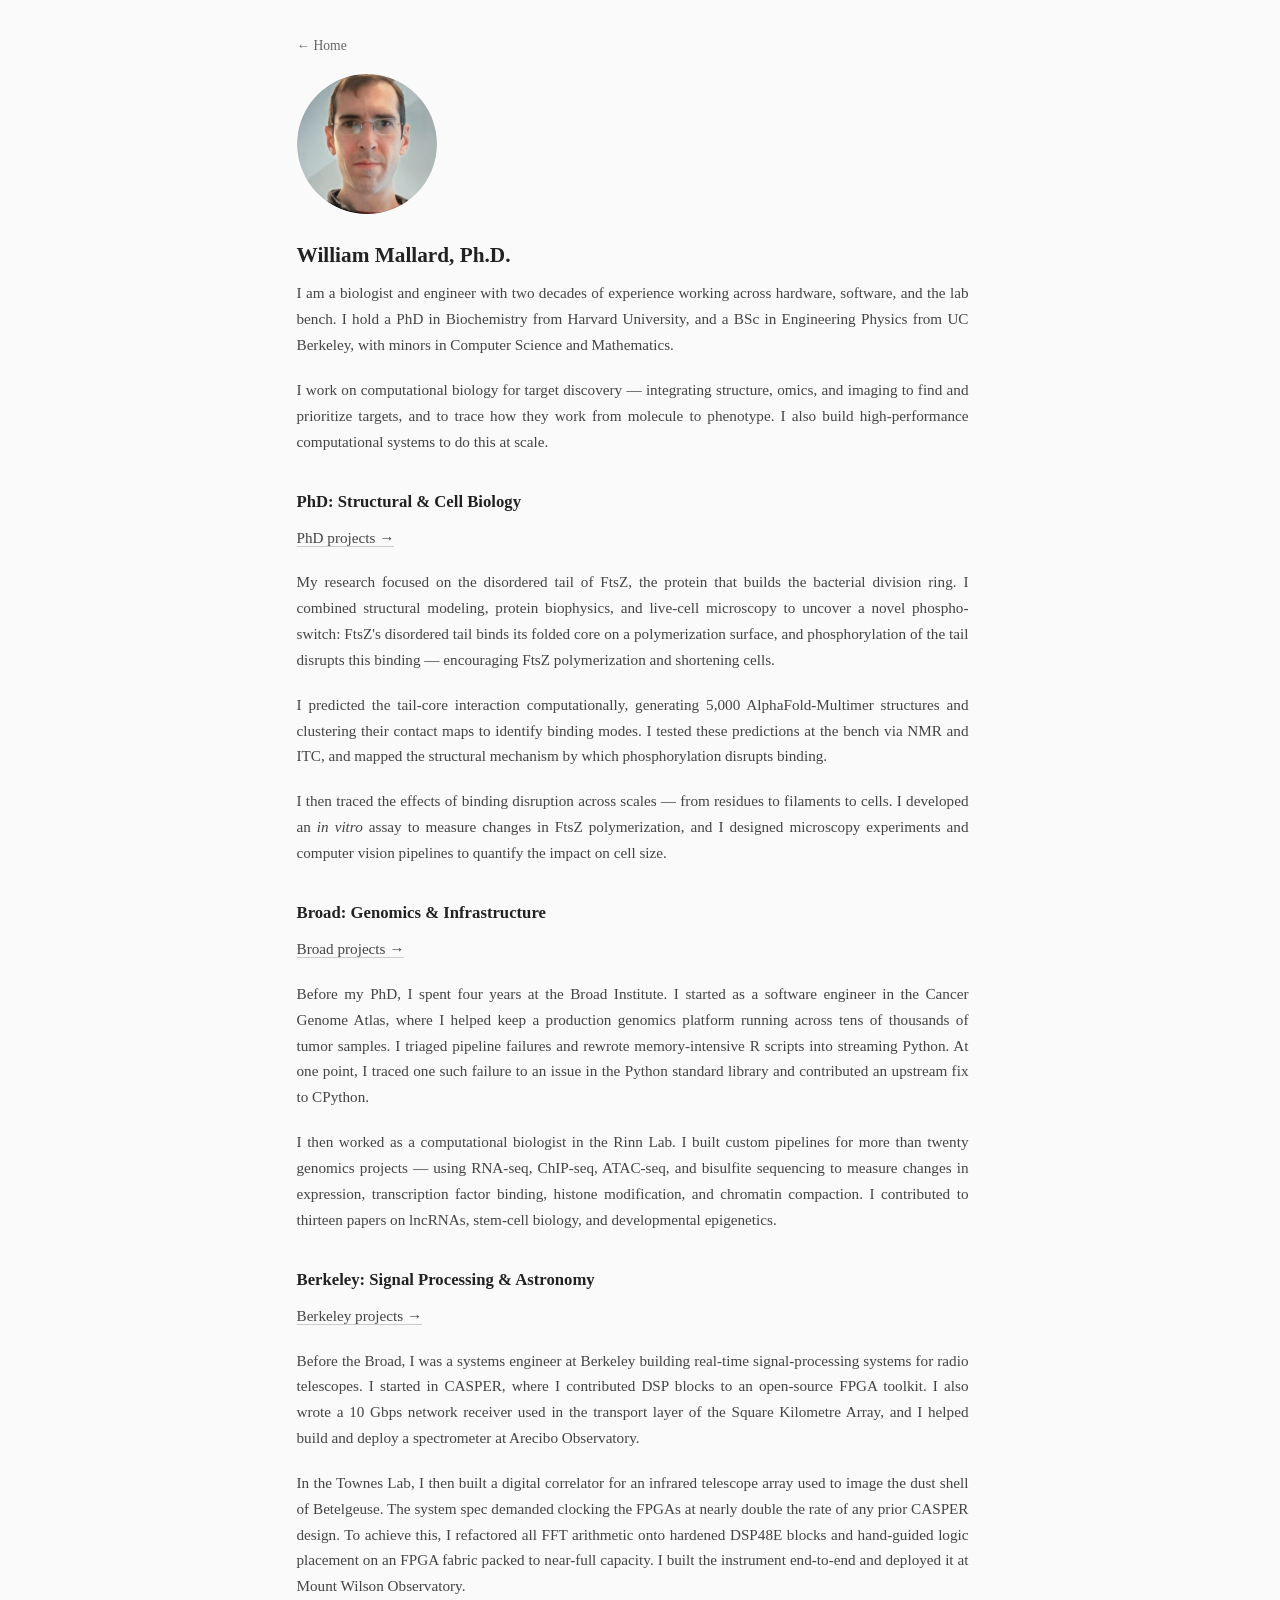
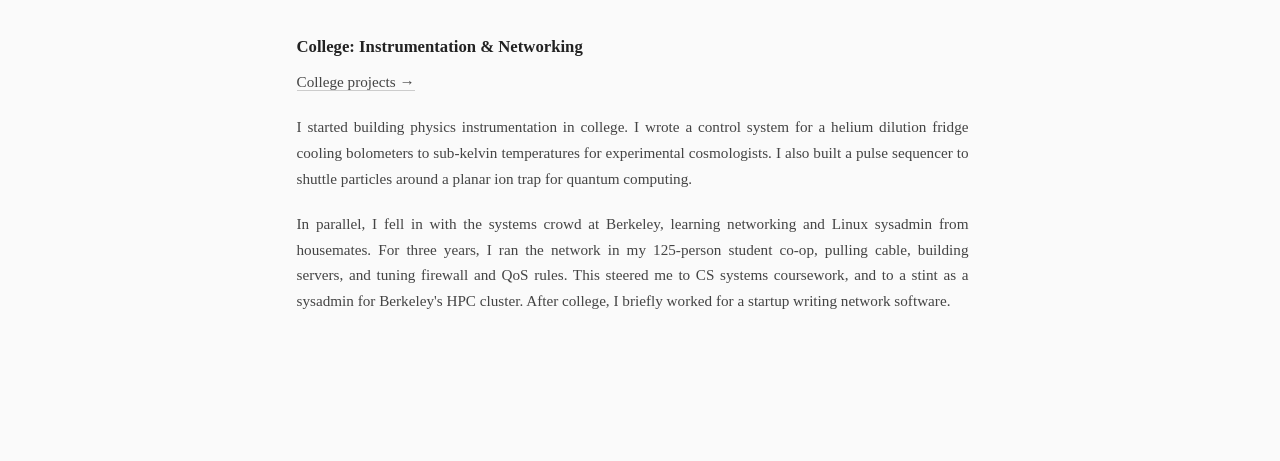
==== about.html @ 0146f4a0 "First light" ====
<!DOCTYPE html>
<html lang="en">
<head>
  <meta charset="UTF-8">
  <meta name="viewport" content="width=device-width, initial-scale=1.0">
  <title>About</title>
  <link rel="icon" href="favicon.svg" type="image/svg+xml">
  <link rel="stylesheet" href="style.css">
  <style>
    .wrap {
      padding-top: 1em;
    }
    .back {
      margin-bottom: 1.25rem;
    }
    .portrait {
      width: 140px;
      height: 140px;
      border-radius: 50%;
      object-fit: cover;
      display: block;
      margin-bottom: 1.75em;
      filter: grayscale(15%);
    }
    article h1 {
      margin: 0 0 0.5em;
    }
    article p {
      text-align: justify;
      -webkit-hyphens: auto;
      hyphens: auto;
    }
  </style>
  <script data-goatcounter="https://stats.wjmallard.net/count"
          async src="//stats.wjmallard.net/count.js"></script>
  <!-- Cloudflare Web Analytics -->
  <script defer src="https://static.cloudflareinsights.com/beacon.min.js"
          data-cf-beacon='{"token": "54550e8e9a894ac39ad39a0cddef869d"}'></script>
</head>
<body>
  <div class="wrap">
    <a class="back" href="./">← Home</a>
    <img class="portrait" src="portrait.jpg"
         alt="William Mallard, Ph.D." onerror="this.style.display='none'">
    <article>
      <h1>William Mallard, Ph.D.</h1>
      <p>I am a biologist and engineer with two decades of experience working across hardware, software, and the lab bench. I hold a PhD in Biochemistry from Harvard University, and a BSc in Engineering Physics from UC Berkeley, with minors in Computer Science and Mathematics.</p>
      <p>I work on computational biology for target discovery &mdash; integrating structure, omics, and imaging to find and prioritize targets, and to trace how they work from molecule to phenotype. I also build high-performance computational systems to do this at scale.</p>
      <h2>PhD: Structural &amp; Cell Biology</h2>
      <p><a href="portfolio.html?era=phd">PhD projects →</a></p>
      <p>My research focused on the disordered tail of FtsZ, the protein that builds the bacterial division ring. I combined structural modeling, protein biophysics, and live-cell microscopy to uncover a novel phospho-switch: FtsZ's disordered tail binds its folded core on a polymerization surface, and phosphorylation of the tail disrupts this binding &mdash; encouraging FtsZ polymerization and shortening cells.</p>
      <p>I predicted the tail-core interaction computationally, generating 5,000 AlphaFold-Multimer structures and clustering their contact maps to identify binding modes. I tested these predictions at the bench via NMR and ITC, and mapped the structural mechanism by which phosphorylation disrupts binding.</p>
      <p>I then traced the effects of binding disruption across scales &mdash; from residues to filaments to cells. I developed an <em>in vitro</em> assay to measure changes in FtsZ polymerization, and I designed microscopy experiments and computer vision pipelines to quantify the impact on cell size.</p>
      <h2>Broad: Genomics &amp; Infrastructure</h2>
      <p><a href="portfolio.html?era=broad">Broad projects →</a></p>
      <p>Before my PhD, I spent four years at the Broad Institute. I started as a software engineer in the Cancer Genome Atlas, where I helped keep a production genomics platform running across tens of thousands of tumor samples. I triaged pipeline failures and rewrote memory-intensive R scripts into streaming Python. At one point, I traced one such failure to an issue in the Python standard library and contributed an upstream fix to CPython.</p>
      <p>I then worked as a computational biologist in the Rinn Lab. I built custom pipelines for more than twenty genomics projects &mdash; using RNA-seq, ChIP-seq, ATAC-seq, and bisulfite sequencing to measure changes in expression, transcription factor binding, histone modification, and chromatin compaction. I contributed to thirteen papers on lncRNAs, stem-cell biology, and developmental epigenetics.</p>
      <h2>Berkeley: Signal Processing &amp; Astronomy</h2>
      <p><a href="portfolio.html?era=berkeley">Berkeley projects →</a></p>
      <p>Before the Broad, I was a systems engineer at Berkeley building real-time signal-processing systems for radio telescopes. I started in CASPER, where I contributed DSP blocks to an open-source FPGA toolkit. I also wrote a 10 Gbps network receiver used in the transport layer of the Square Kilometre Array, and I helped build and deploy a spectrometer at Arecibo Observatory.</p>
      <p>In the Townes Lab, I then built a digital correlator for an infrared telescope array used to image the dust shell of Betelgeuse. The system spec demanded clocking the FPGAs at nearly double the rate of any prior CASPER design. To achieve this, I refactored all FFT arithmetic onto hardened DSP48E blocks and hand-guided logic placement on an FPGA fabric packed to near-full capacity. I built the instrument end-to-end and deployed it at Mount Wilson Observatory.</p>
      <h2>College: Instrumentation &amp; Networking</h2>
      <p><a href="portfolio.html?era=undergrad">College projects →</a></p>
      <p>I started building physics instrumentation in college. I wrote a control system for a helium dilution fridge cooling bolometers to sub-kelvin temperatures for experimental cosmologists. I also built a pulse sequencer to shuttle particles around a planar ion trap for quantum computing.</p>
      <p>In parallel, I fell in with the systems crowd at Berkeley, learning networking and Linux sysadmin from housemates. For three years, I ran the network in my 125-person student co-op, pulling cable, building servers, and tuning firewall and QoS rules. This steered me to CS systems coursework, and to a stint as a sysadmin for Berkeley's HPC cluster. After college, I briefly worked for a startup writing network software.</p>
    </article>
  </div>
</body>
</html>
---- style.css ----
/*
 * Shared site styles for wjmallard.net.
 */

:root {
  color-scheme: light;
  /* Always reserve the scrollbar gutter. Without this, any filter that leaves a
     short enough page drops the scrollbar, widens the viewport, and shifts every
     centered .wrap a few px right -- so clicking a chip appears to nudge the
     whole page sideways. */
  scrollbar-gutter: stable;
}

body {
  font-family: ui-serif, Charter, "Bitstream Charter", Cambria, Georgia, "Times New Roman", serif;
  background: #fafafa;
  color: #444;
  margin: 0;
  padding: 20px;
  box-sizing: border-box;
}

code,
pre {
  font-family: ui-monospace, SFMono-Regular, Menlo, Monaco, Consolas, monospace;
}

a {
  color: #666;
  text-decoration: none;
}
a:hover {
  color: #222;
}

.wrap {
  max-width: 42em;
  margin: 0 auto;
  padding: 8vh 0 12vh;
}

.back {
  font-size: 0.85em;
  display: inline-block;
  margin-bottom: 3em;
}

/* Long-form prose */
article {
  line-height: 1.7;
  font-size: 0.95em;
}
article h1 {
  color: #222;
  font-weight: 600;
  font-size: 1.4em;
  line-height: 1.3;
  margin: 0 0 0.25em;
}
article h2 {
  color: #222;
  font-weight: 600;
  font-size: 1.1em;
  margin: 2em 0 0.5em;
}
article h3 {
  color: #222;
  font-weight: 600;
  font-size: 1em;
  margin: 1.75em 0 0.5em;
}
article p {
  margin: 0 0 1.25em;
}
article a {
  color: #444;
  border-bottom: 1px solid #ccc;
}
article a:hover {
  color: #222;
  border-bottom-color: #222;
}
article code {
  background: #f0f0f0;
  padding: 0.1em 0.3em;
  border-radius: 3px;
  font-size: 0.9em;
}
article pre {
  background: #f0f0f0;
  padding: 1em;
  border-radius: 4px;
  overflow-x: auto;
  line-height: 1.5;
}
article pre code {
  background: none;
  padding: 0;
}
article blockquote {
  margin: 0 0 1.25em;
  padding-left: 1em;
  border-left: 2px solid #ddd;
  color: #666;
}
article ul,
article ol {
  margin: 0 0 1.25em;
  padding-left: 1.5em;
}
article li {
  margin-bottom: 0.4em;
}
article hr {
  border: none;
  border-top: 1px solid #ddd;
  margin: 2.5em 0;
}

/* Figures + tagline */
article figure {
  margin: 2em 0;
}
article figure img {
  width: 100%;
  display: block;
  border: 1px solid #eee;
  border-radius: 4px;
}
article figcaption {
  font-size: 0.8em;
  color: #999;
  margin-top: 0.6em;
  line-height: 1.5;
}
.tagline {
  color: #999;
  font-style: italic;
  font-size: 0.9em;
  margin: 0 0 2.5em;
}
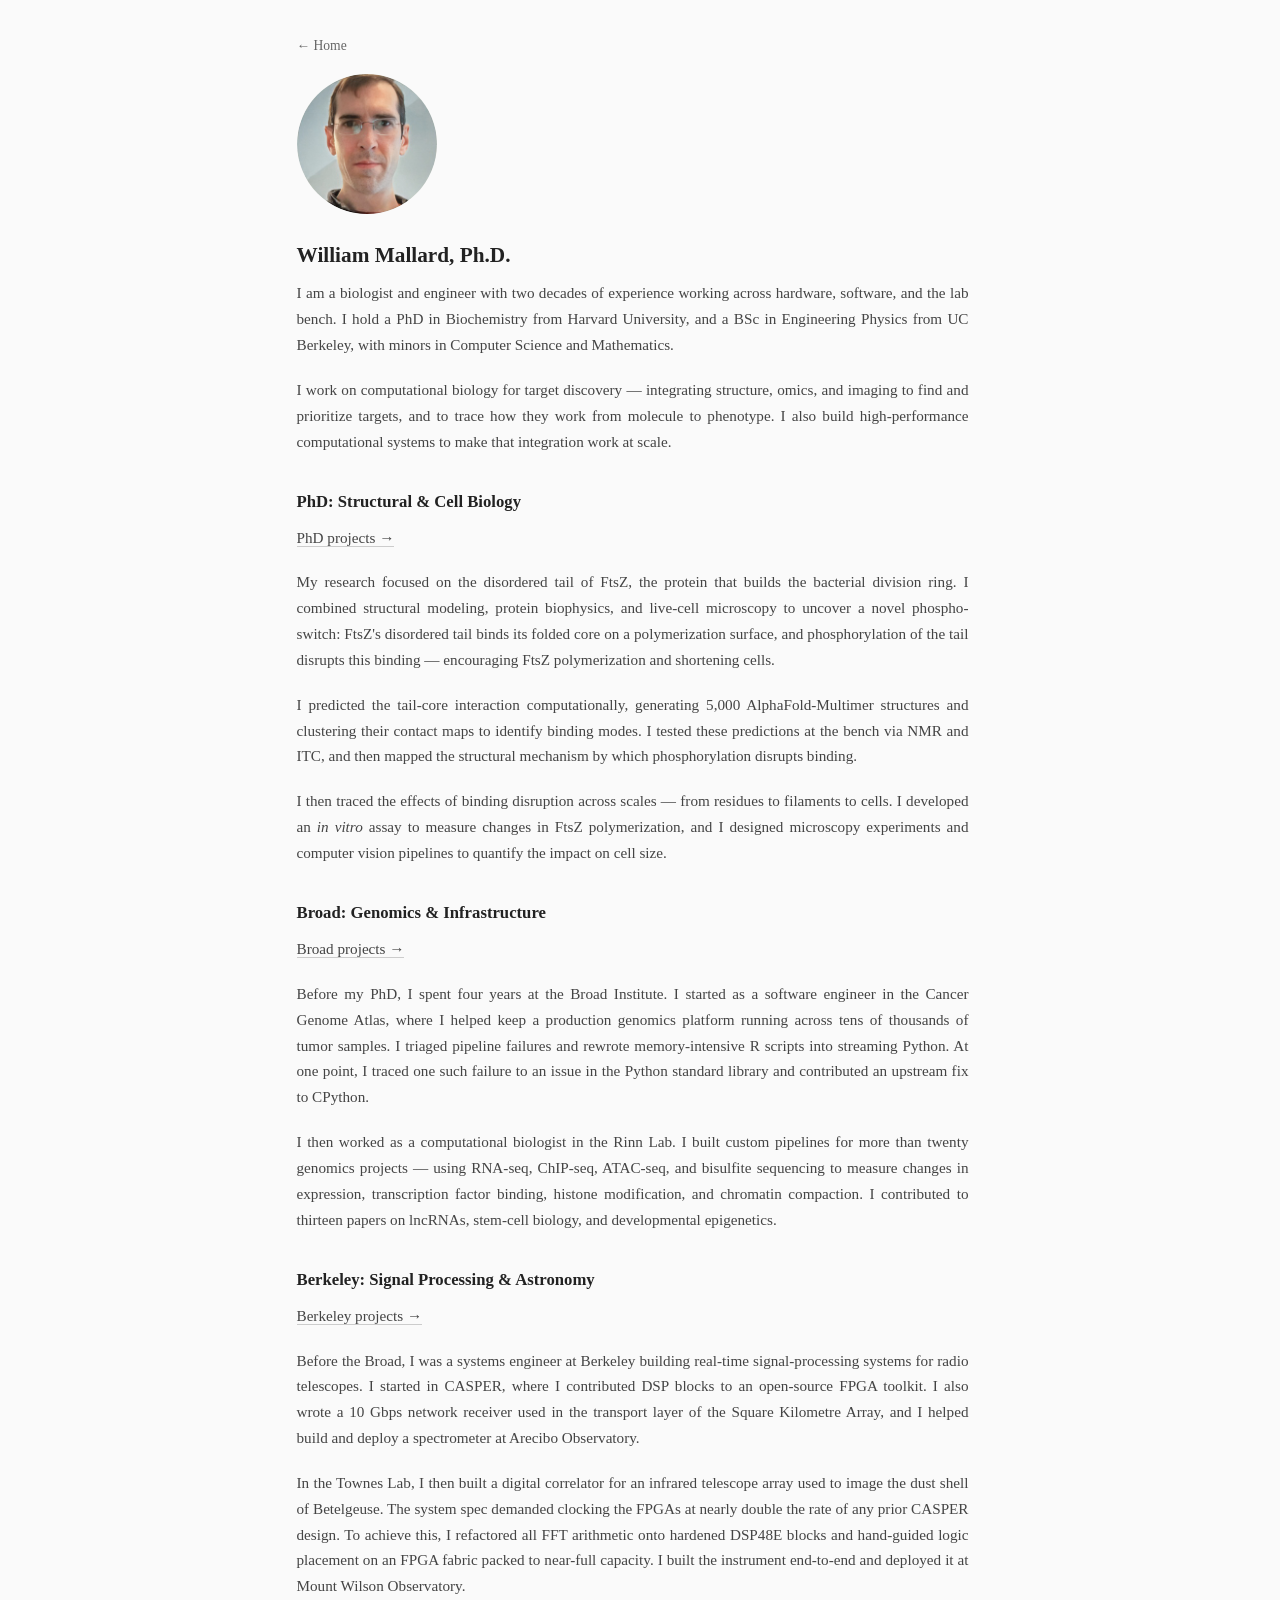
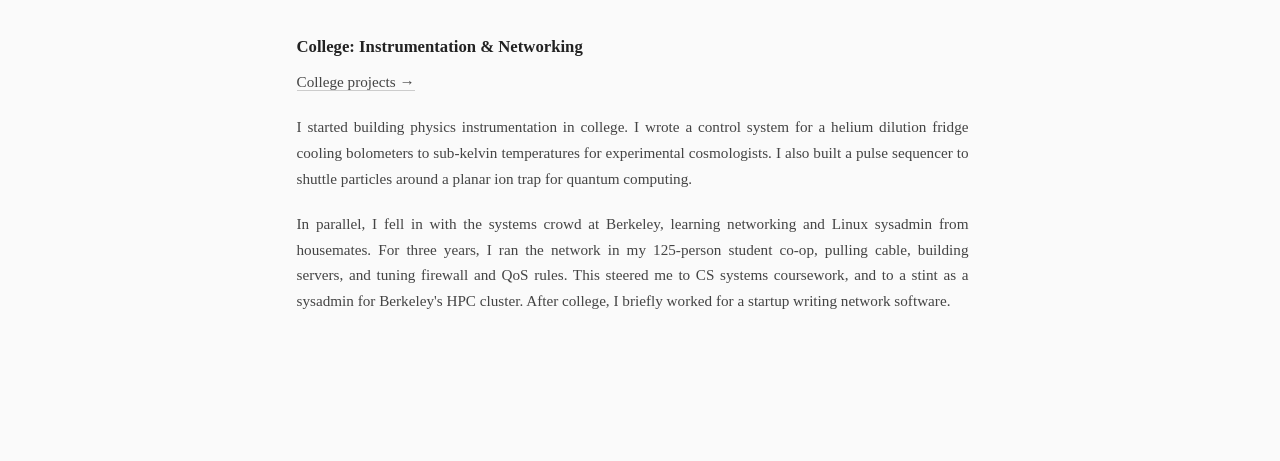
==== commit 27fcbe64: "First light" ====
--- a/about.html
+++ b/about.html
@@ -45,11 +45,11 @@
     <article>
       <h1>William Mallard, Ph.D.</h1>
       <p>I am a biologist and engineer with two decades of experience working across hardware, software, and the lab bench. I hold a PhD in Biochemistry from Harvard University, and a BSc in Engineering Physics from UC Berkeley, with minors in Computer Science and Mathematics.</p>
-      <p>I work on computational biology for target discovery &mdash; integrating structure, omics, and imaging to find and prioritize targets, and to trace how they work from molecule to phenotype. I also build high-performance computational systems to do this at scale.</p>
+      <p>I work on computational biology for target discovery &mdash; integrating structure, omics, and imaging to find and prioritize targets, and to trace how they work from molecule to phenotype. I also build high-performance computational systems to make that integration work at scale.</p>
       <h2>PhD: Structural &amp; Cell Biology</h2>
       <p><a href="portfolio.html?era=phd">PhD projects →</a></p>
       <p>My research focused on the disordered tail of FtsZ, the protein that builds the bacterial division ring. I combined structural modeling, protein biophysics, and live-cell microscopy to uncover a novel phospho-switch: FtsZ's disordered tail binds its folded core on a polymerization surface, and phosphorylation of the tail disrupts this binding &mdash; encouraging FtsZ polymerization and shortening cells.</p>
-      <p>I predicted the tail-core interaction computationally, generating 5,000 AlphaFold-Multimer structures and clustering their contact maps to identify binding modes. I tested these predictions at the bench via NMR and ITC, and mapped the structural mechanism by which phosphorylation disrupts binding.</p>
+      <p>I predicted the tail-core interaction computationally, generating 5,000 AlphaFold-Multimer structures and clustering their contact maps to identify binding modes. I tested these predictions at the bench via NMR and ITC, and then mapped the structural mechanism by which phosphorylation disrupts binding.</p>
       <p>I then traced the effects of binding disruption across scales &mdash; from residues to filaments to cells. I developed an <em>in vitro</em> assay to measure changes in FtsZ polymerization, and I designed microscopy experiments and computer vision pipelines to quantify the impact on cell size.</p>
       <h2>Broad: Genomics &amp; Infrastructure</h2>
       <p><a href="portfolio.html?era=broad">Broad projects →</a></p>
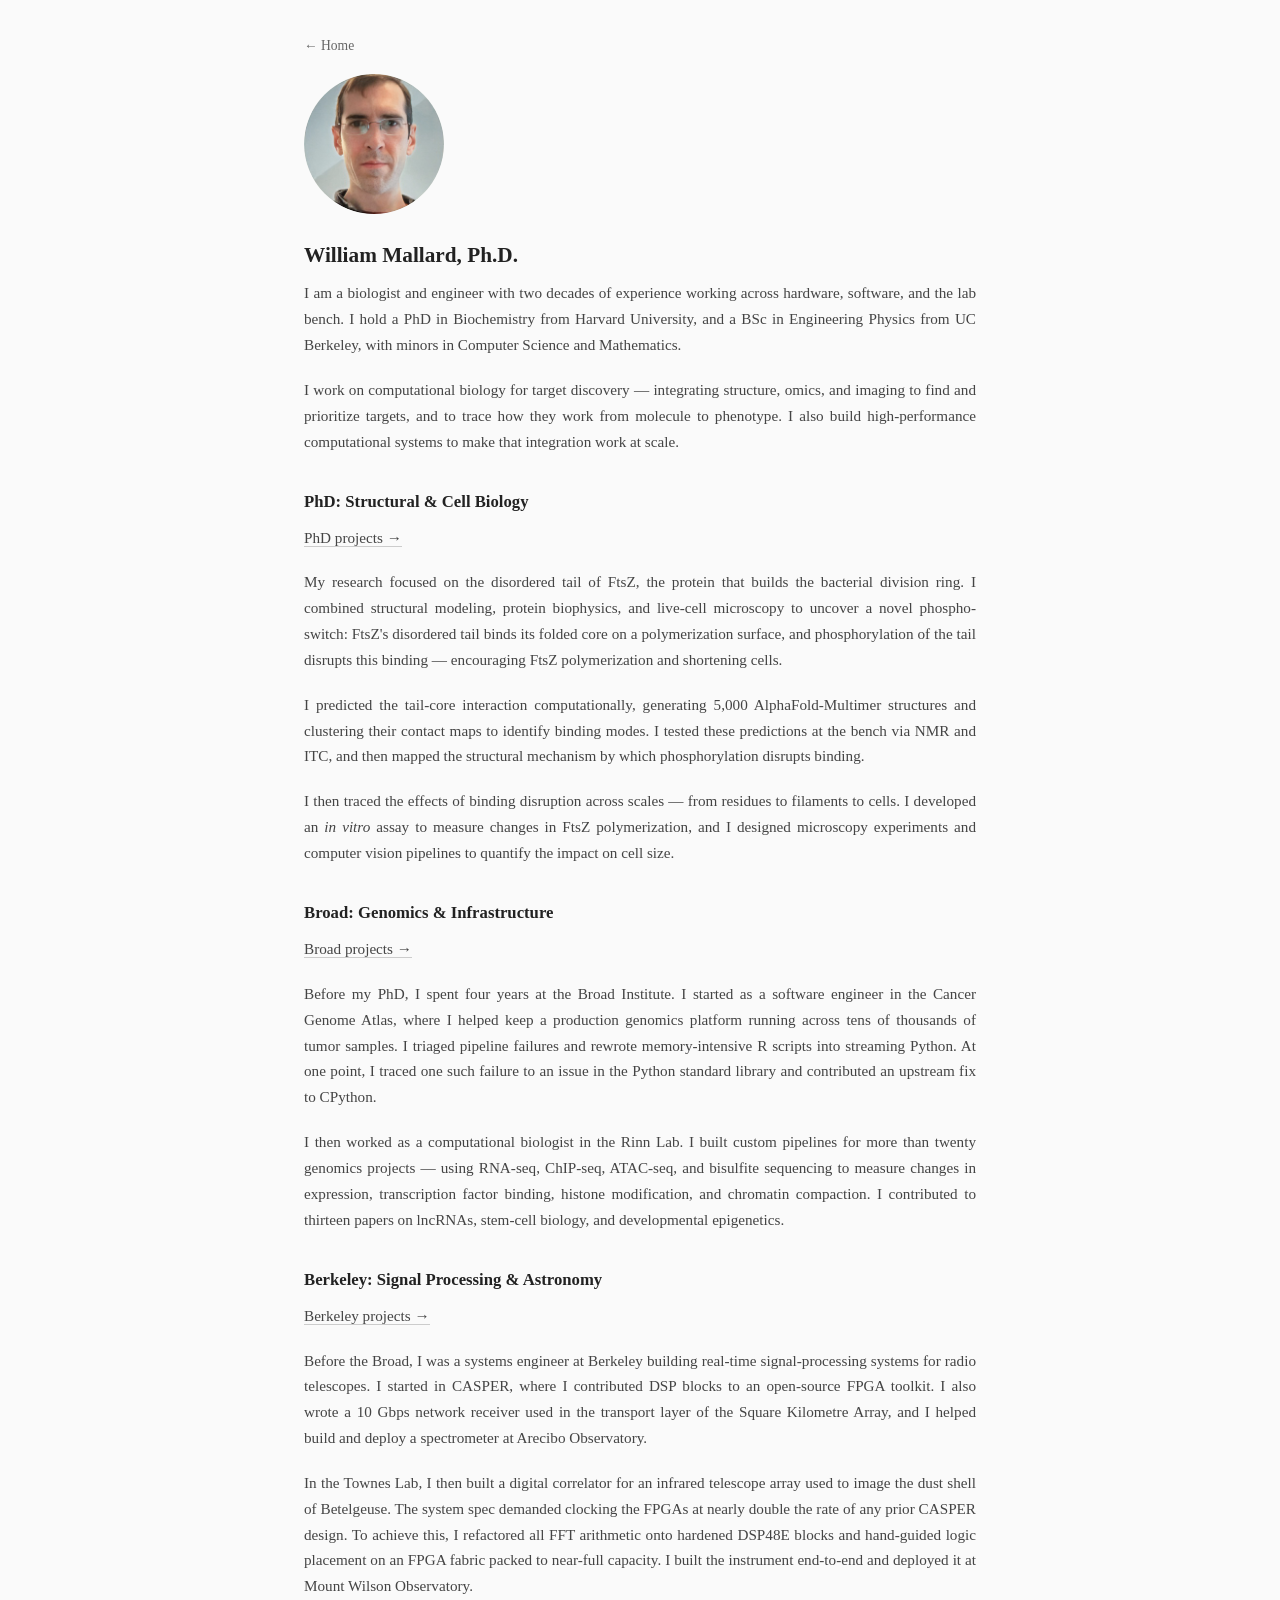
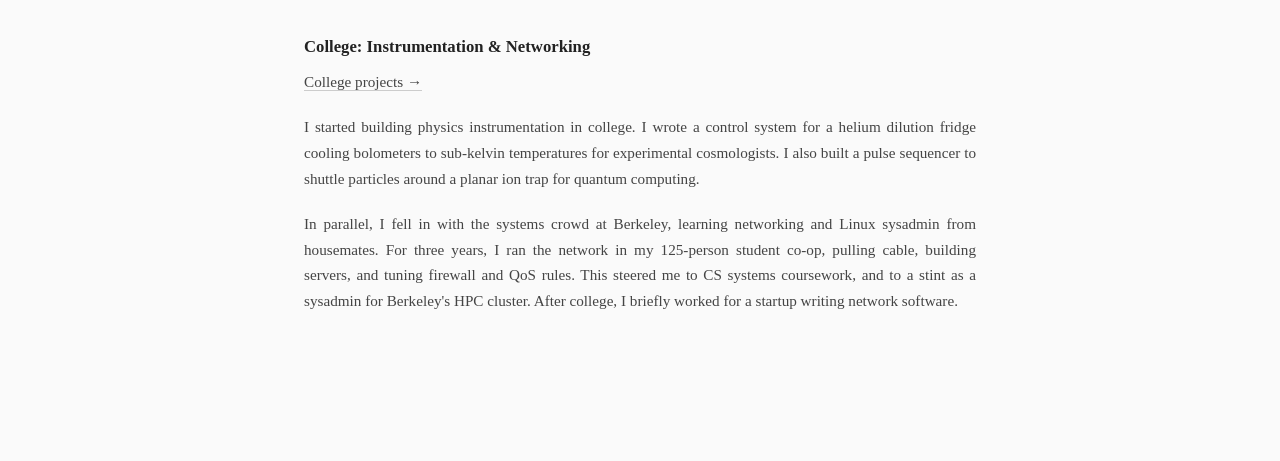
==== commit 381bbe30: "First light" ====
--- a/about.html
+++ b/about.html
@@ -60,7 +60,7 @@
       <p>Before the Broad, I was a systems engineer at Berkeley building real-time signal-processing systems for radio telescopes. I started in CASPER, where I contributed DSP blocks to an open-source FPGA toolkit. I also wrote a 10 Gbps network receiver used in the transport layer of the Square Kilometre Array, and I helped build and deploy a spectrometer at Arecibo Observatory.</p>
       <p>In the Townes Lab, I then built a digital correlator for an infrared telescope array used to image the dust shell of Betelgeuse. The system spec demanded clocking the FPGAs at nearly double the rate of any prior CASPER design. To achieve this, I refactored all FFT arithmetic onto hardened DSP48E blocks and hand-guided logic placement on an FPGA fabric packed to near-full capacity. I built the instrument end-to-end and deployed it at Mount Wilson Observatory.</p>
       <h2>College: Instrumentation &amp; Networking</h2>
-      <p><a href="portfolio.html?era=undergrad">College projects →</a></p>
+      <p><a href="portfolio.html?era=college">College projects →</a></p>
       <p>I started building physics instrumentation in college. I wrote a control system for a helium dilution fridge cooling bolometers to sub-kelvin temperatures for experimental cosmologists. I also built a pulse sequencer to shuttle particles around a planar ion trap for quantum computing.</p>
       <p>In parallel, I fell in with the systems crowd at Berkeley, learning networking and Linux sysadmin from housemates. For three years, I ran the network in my 125-person student co-op, pulling cable, building servers, and tuning firewall and QoS rules. This steered me to CS systems coursework, and to a stint as a sysadmin for Berkeley's HPC cluster. After college, I briefly worked for a startup writing network software.</p>
     </article>
--- a/style.css
+++ b/style.css
@@ -4,11 +4,6 @@
 
 :root {
   color-scheme: light;
-  /* Always reserve the scrollbar gutter. Without this, any filter that leaves a
-     short enough page drops the scrollbar, widens the viewport, and shifts every
-     centered .wrap a few px right -- so clicking a chip appears to nudge the
-     whole page sideways. */
-  scrollbar-gutter: stable;
 }
 
 body {
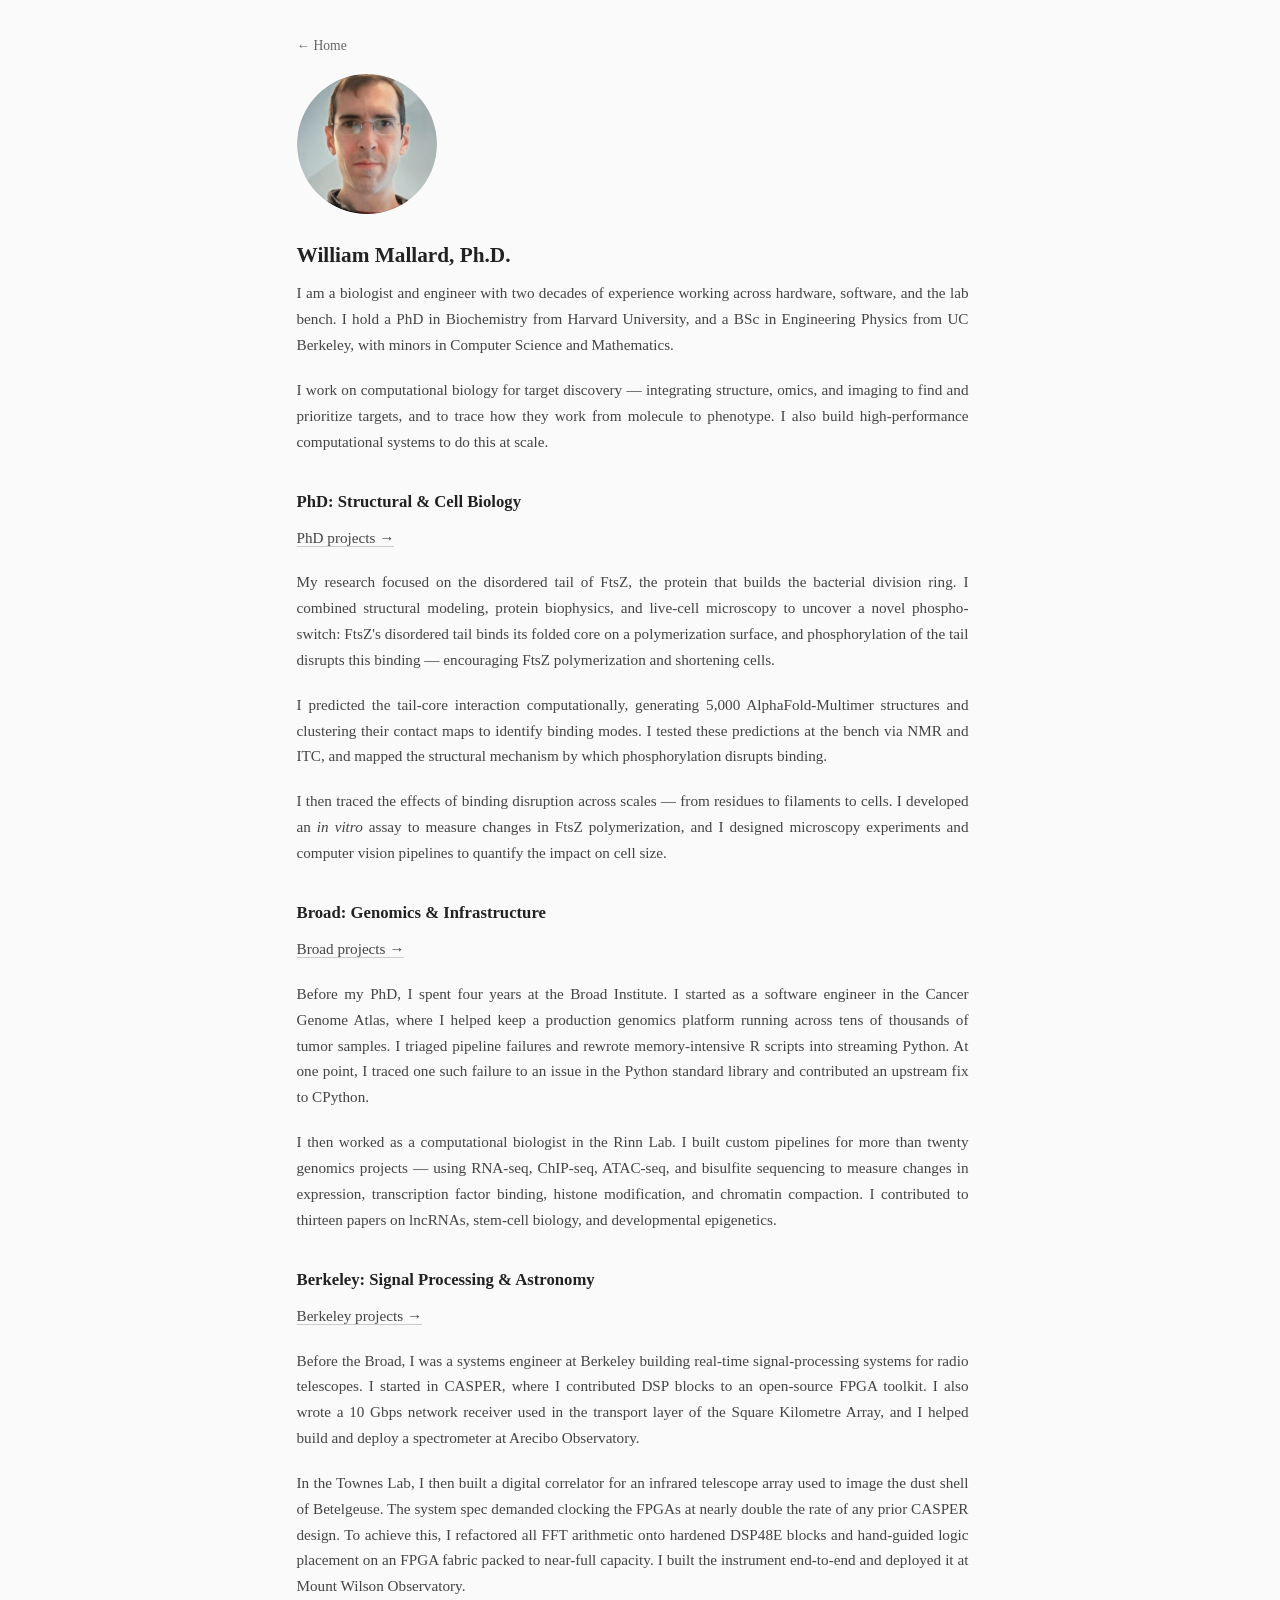
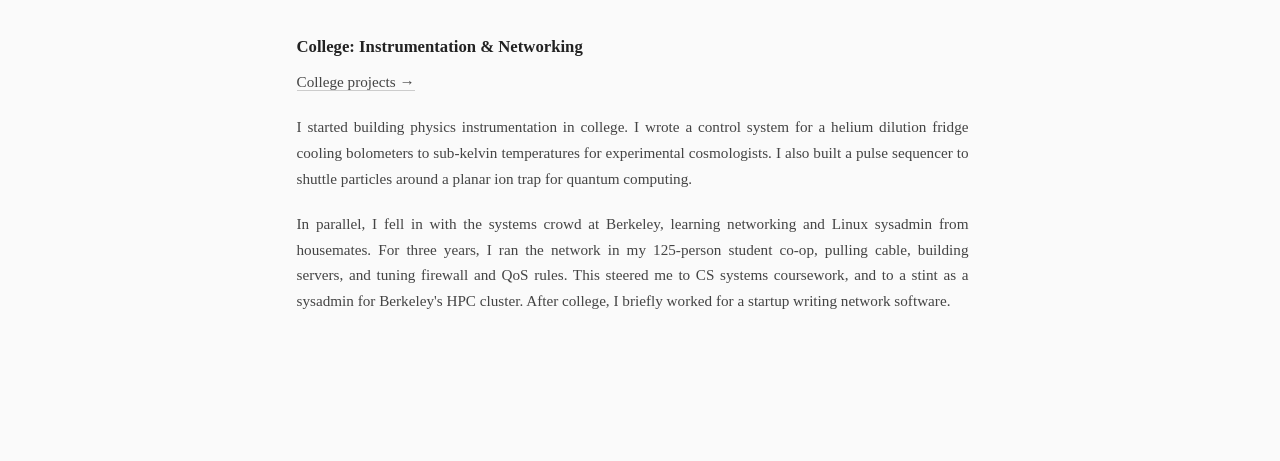
==== commit 65940531: "First light" ====
--- a/about.html
+++ b/about.html
@@ -45,11 +45,11 @@
     <article>
       <h1>William Mallard, Ph.D.</h1>
       <p>I am a biologist and engineer with two decades of experience working across hardware, software, and the lab bench. I hold a PhD in Biochemistry from Harvard University, and a BSc in Engineering Physics from UC Berkeley, with minors in Computer Science and Mathematics.</p>
-      <p>I work on computational biology for target discovery &mdash; integrating structure, omics, and imaging to find and prioritize targets, and to trace how they work from molecule to phenotype. I also build high-performance computational systems to make that integration work at scale.</p>
+      <p>I work on computational biology for target discovery &mdash; integrating structure, omics, and imaging to find and prioritize targets, and to trace how they work from molecule to phenotype. I also build high-performance computational systems to do this at scale.</p>
       <h2>PhD: Structural &amp; Cell Biology</h2>
       <p><a href="portfolio.html?era=phd">PhD projects →</a></p>
       <p>My research focused on the disordered tail of FtsZ, the protein that builds the bacterial division ring. I combined structural modeling, protein biophysics, and live-cell microscopy to uncover a novel phospho-switch: FtsZ's disordered tail binds its folded core on a polymerization surface, and phosphorylation of the tail disrupts this binding &mdash; encouraging FtsZ polymerization and shortening cells.</p>
-      <p>I predicted the tail-core interaction computationally, generating 5,000 AlphaFold-Multimer structures and clustering their contact maps to identify binding modes. I tested these predictions at the bench via NMR and ITC, and then mapped the structural mechanism by which phosphorylation disrupts binding.</p>
+      <p>I predicted the tail-core interaction computationally, generating 5,000 AlphaFold-Multimer structures and clustering their contact maps to identify binding modes. I tested these predictions at the bench via NMR and ITC, and mapped the structural mechanism by which phosphorylation disrupts binding.</p>
       <p>I then traced the effects of binding disruption across scales &mdash; from residues to filaments to cells. I developed an <em>in vitro</em> assay to measure changes in FtsZ polymerization, and I designed microscopy experiments and computer vision pipelines to quantify the impact on cell size.</p>
       <h2>Broad: Genomics &amp; Infrastructure</h2>
       <p><a href="portfolio.html?era=broad">Broad projects →</a></p>
@@ -60,7 +60,7 @@
       <p>Before the Broad, I was a systems engineer at Berkeley building real-time signal-processing systems for radio telescopes. I started in CASPER, where I contributed DSP blocks to an open-source FPGA toolkit. I also wrote a 10 Gbps network receiver used in the transport layer of the Square Kilometre Array, and I helped build and deploy a spectrometer at Arecibo Observatory.</p>
       <p>In the Townes Lab, I then built a digital correlator for an infrared telescope array used to image the dust shell of Betelgeuse. The system spec demanded clocking the FPGAs at nearly double the rate of any prior CASPER design. To achieve this, I refactored all FFT arithmetic onto hardened DSP48E blocks and hand-guided logic placement on an FPGA fabric packed to near-full capacity. I built the instrument end-to-end and deployed it at Mount Wilson Observatory.</p>
       <h2>College: Instrumentation &amp; Networking</h2>
-      <p><a href="portfolio.html?era=college">College projects →</a></p>
+      <p><a href="portfolio.html?era=undergrad">College projects →</a></p>
       <p>I started building physics instrumentation in college. I wrote a control system for a helium dilution fridge cooling bolometers to sub-kelvin temperatures for experimental cosmologists. I also built a pulse sequencer to shuttle particles around a planar ion trap for quantum computing.</p>
       <p>In parallel, I fell in with the systems crowd at Berkeley, learning networking and Linux sysadmin from housemates. For three years, I ran the network in my 125-person student co-op, pulling cable, building servers, and tuning firewall and QoS rules. This steered me to CS systems coursework, and to a stint as a sysadmin for Berkeley's HPC cluster. After college, I briefly worked for a startup writing network software.</p>
     </article>
--- a/style.css
+++ b/style.css
@@ -4,6 +4,11 @@
 
 :root {
   color-scheme: light;
+  /* Always reserve the scrollbar gutter. Without this, any filter that leaves a
+     short enough page drops the scrollbar, widens the viewport, and shifts every
+     centered .wrap a few px right -- so clicking a chip appears to nudge the
+     whole page sideways. */
+  scrollbar-gutter: stable;
 }
 
 body {
